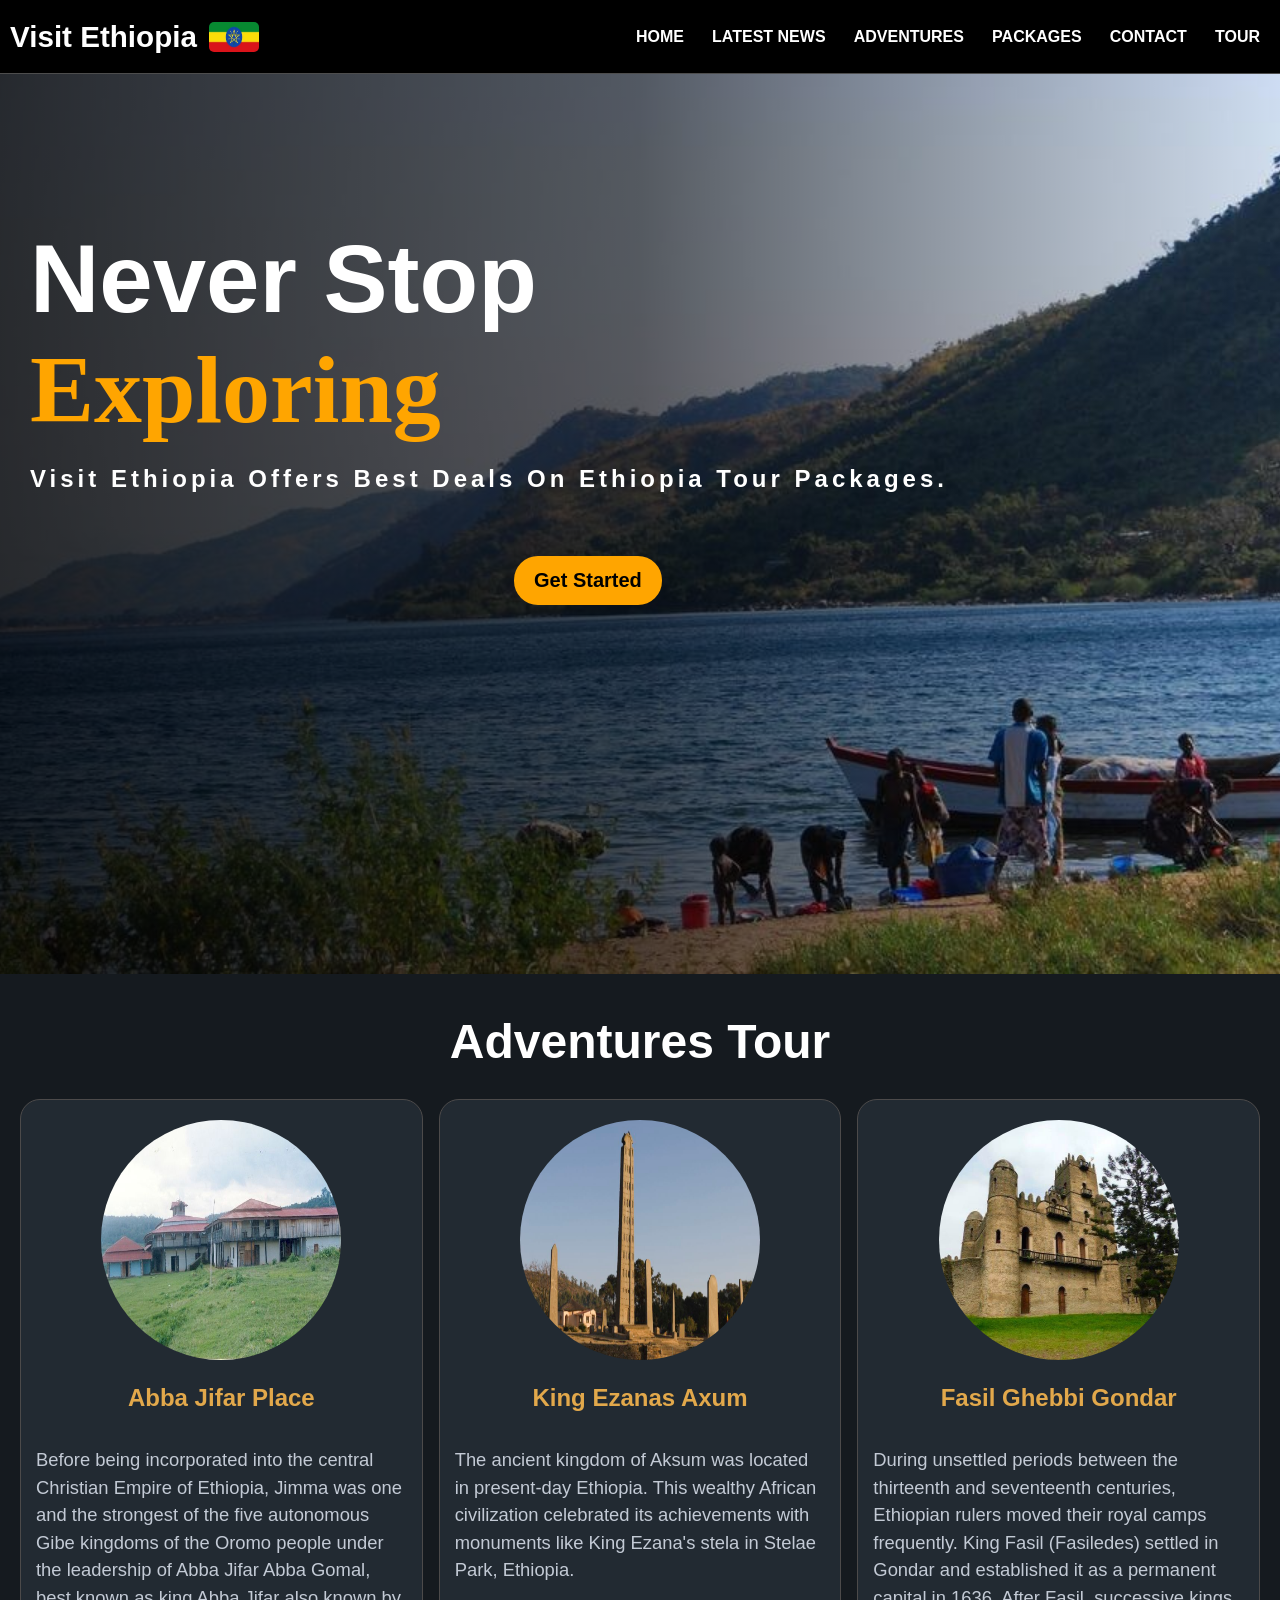
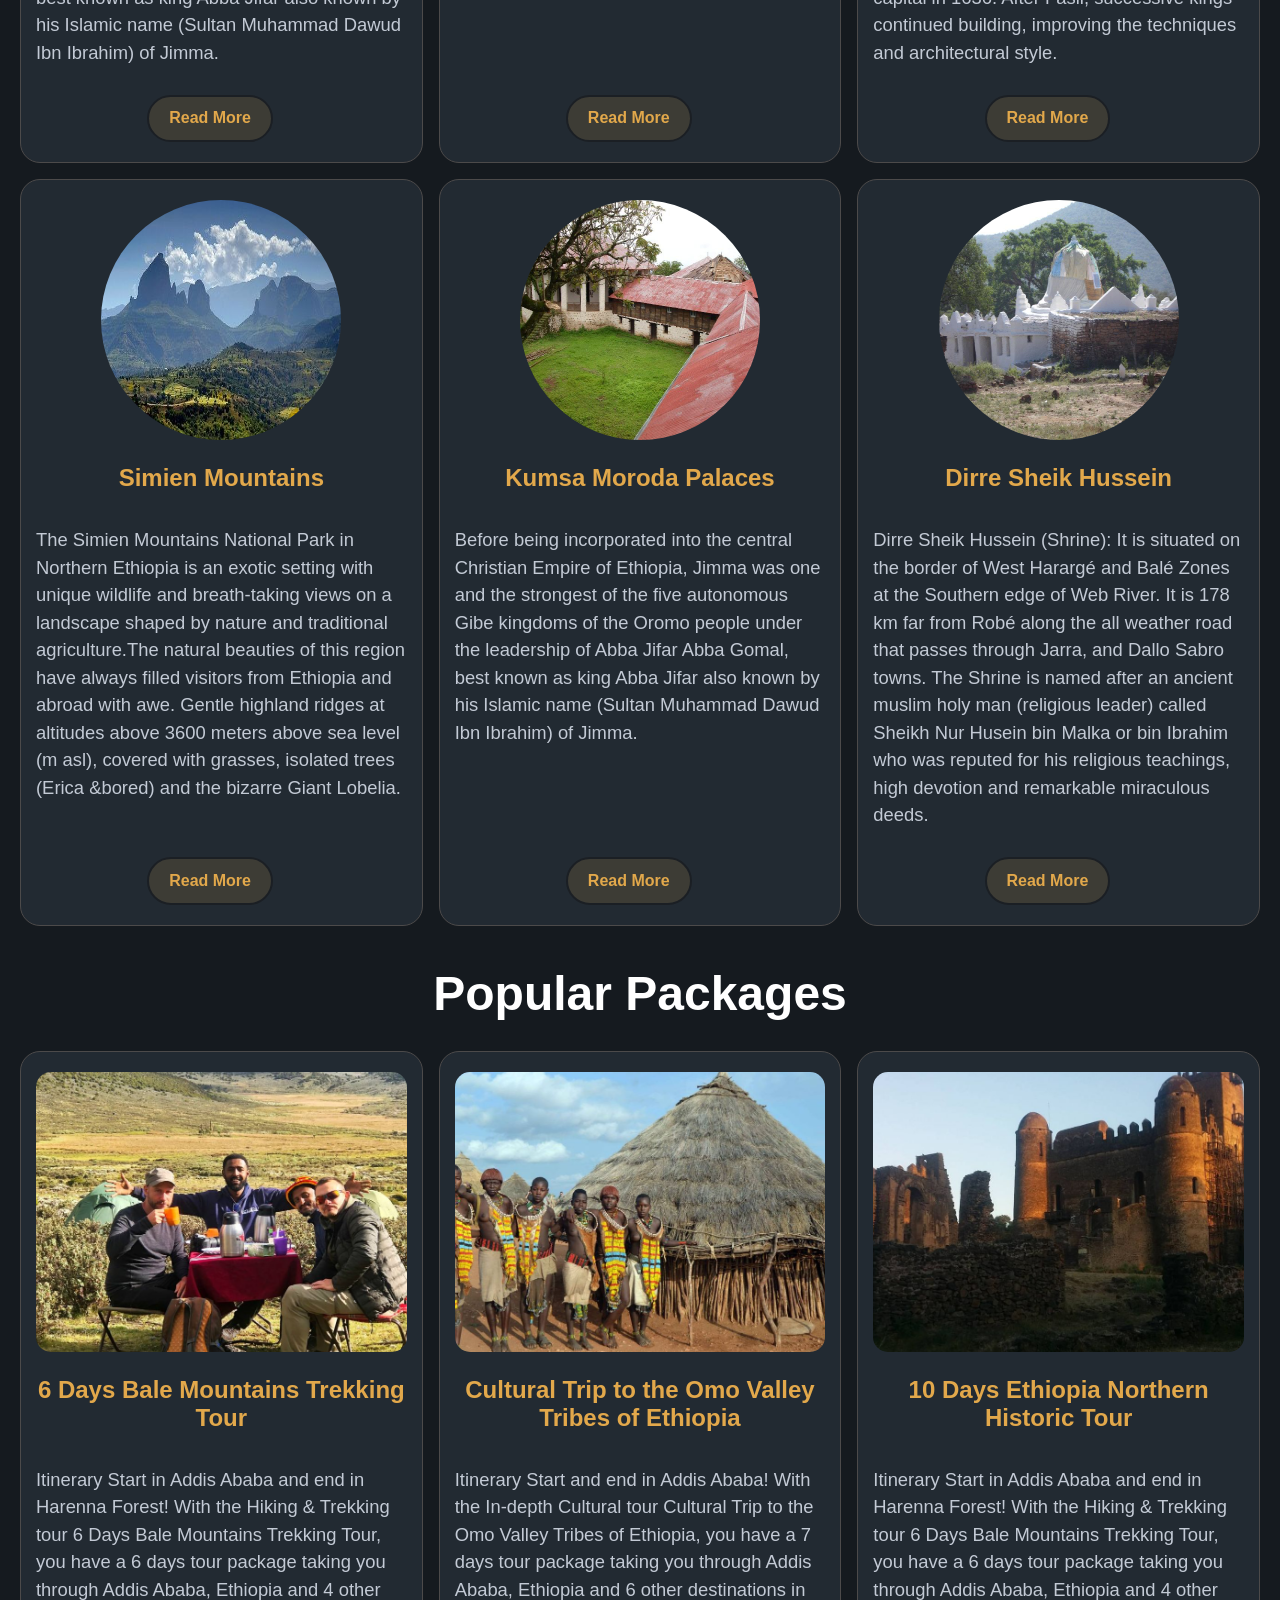
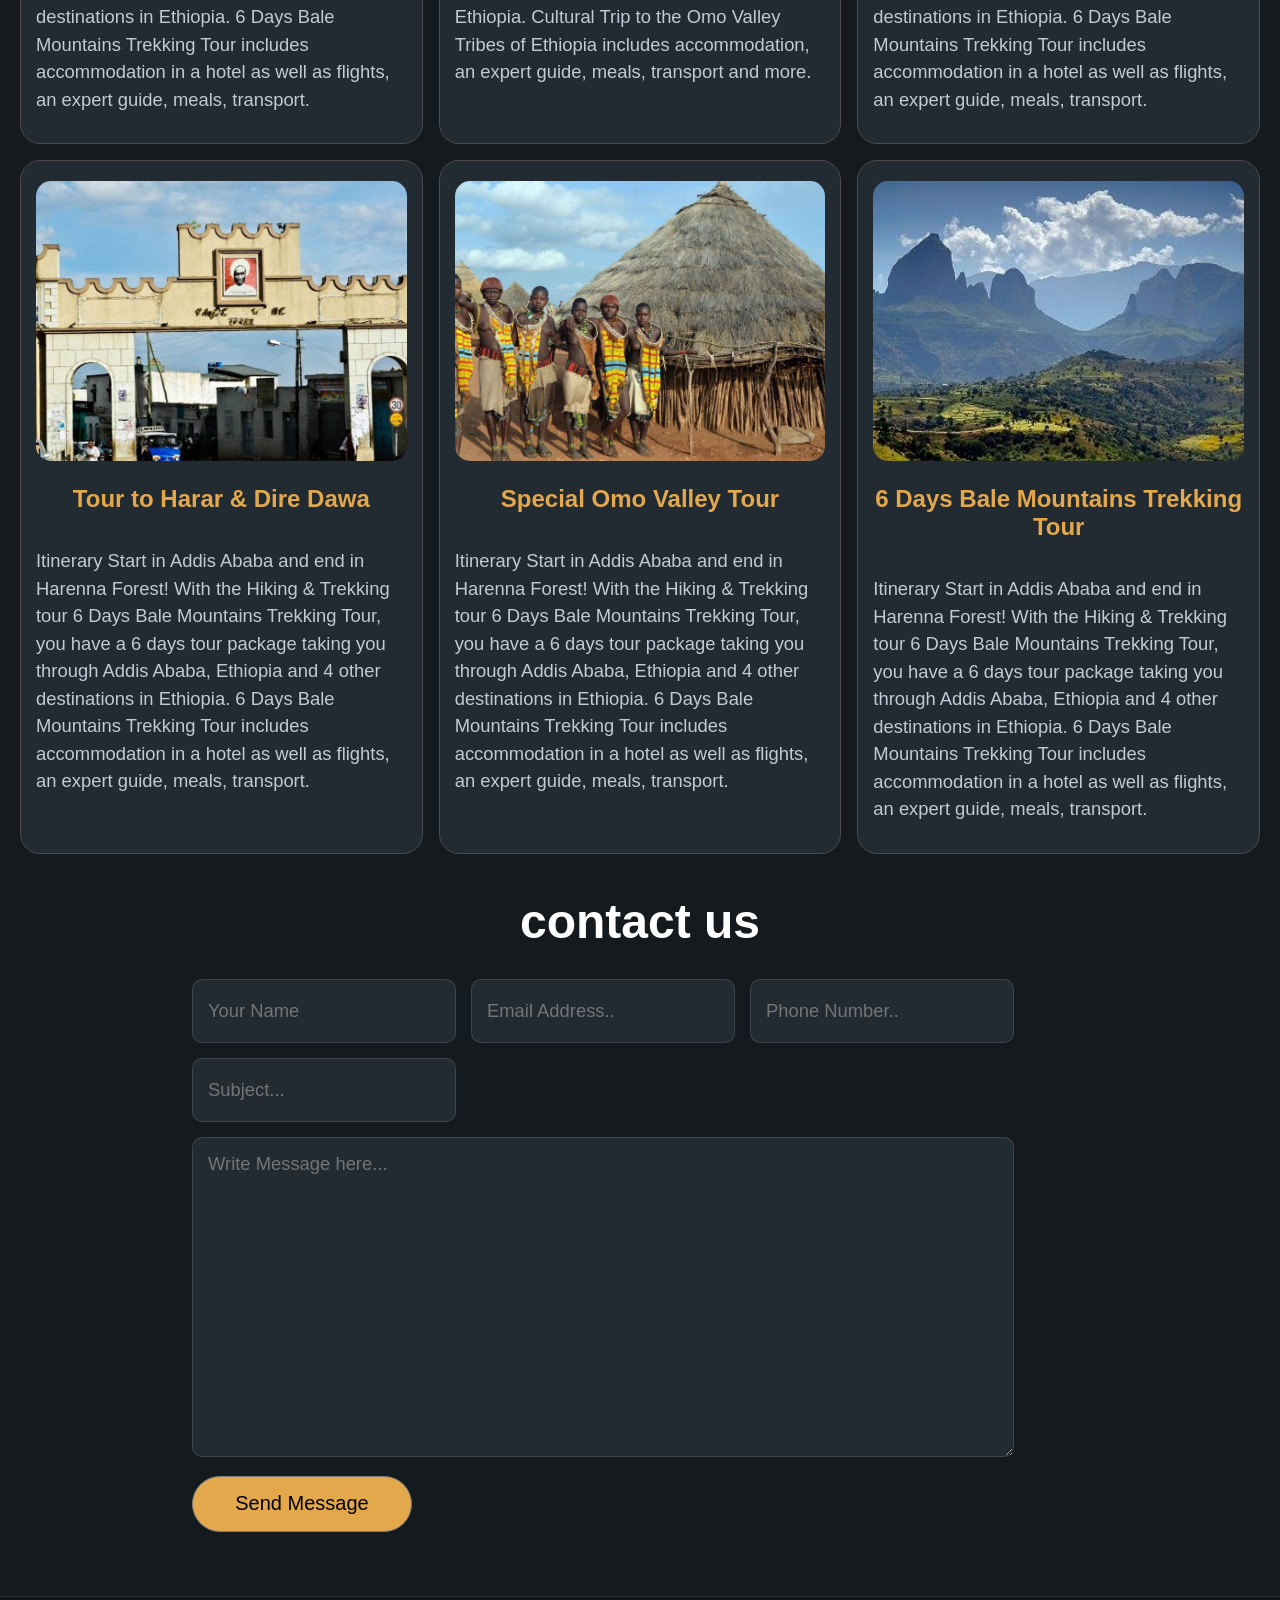
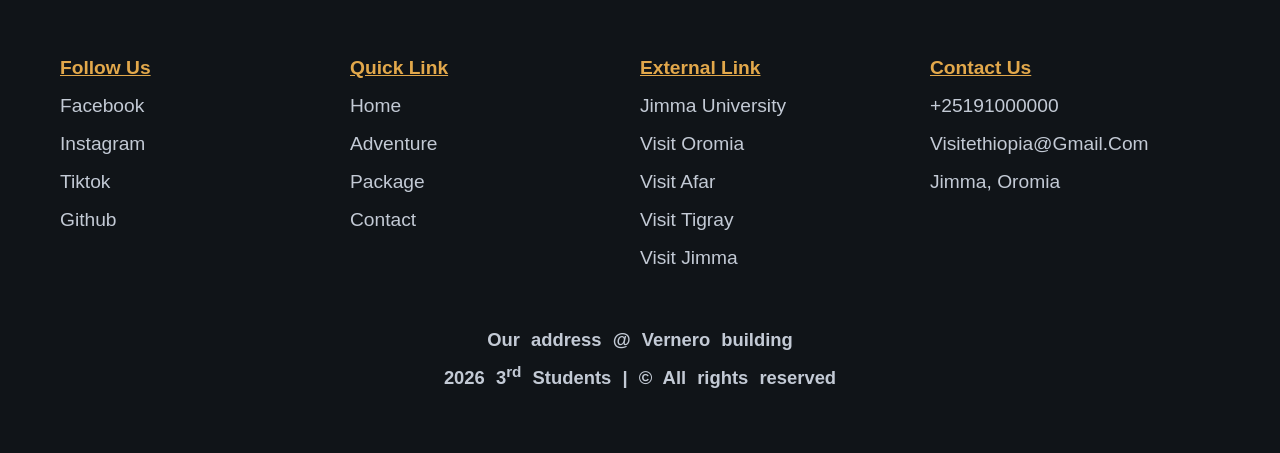
==== html/visitethiopia.html @ bf1617a7 "project initiation" ====
<!doctype html>
<html lang="en">
  <head>
    <meta charset="UTF-8" />
    <meta name="viewport" content="width=device-width, initial-scale=1.0" />
    <title>Welcome to visit Ethiopia</title>
    <link rel="stylesheet" href="/assets/css/visitethiopia.css" />
    <link rel="stylesheet" href="simple_sidebar/style.css" />
  </head>
  <body>
    <header>
      <div class="logoDiv">
        <a href="#home" class="logoName">Visit Ethiopia</a>
        <img src="/assets/images/flag.jpg" alt="Ethiopia Flag">
      </div>
      <nav class="navbar">
        <a href="#home">Home</a>
        <a href="#news">Latest News</a>
        <a href="#adventures">Adventures</a>
        <a href="#packages">Packages</a>
        <a href="#contact">Contact</a>
        <a href="#tour">Tour</a>
      </nav>
      <div class="menubarContainer">
        <div class="togglebutton">
            <span></span>
            <span></span>
            <span></span>
        </div>
        <div class="submenu">
            <ul>
            <a href="#home">
                <li>Home</li>
            </a><a href="#news">
                <li>News</li>
            </a><a href="#adventure">
                <li>Adventure</li>
            </a><a href="package">
                <li>Package</li>
            </a><a href="#tour">
                <li>Tour</li>
            </a><a href="#contact">
                <li>Contact</li>
            </a>
        </div>
      </div>
    </header>
   <!-- <section class="sidebar">
     <div class="humberger-icon" onclick="sidebarToggle();"><img src="/assets/images/humberger.svg" alt=""></div>
        <div class="sidebar-wrapper">
            <a href="" class="sidebar-title">
                <span><img src="/assets/images/flag.jpg" alt="Ethiopia Flag"></span>
                <h3>Visit Ethiopia</h3>
            </a>
                <a href="#home">
                    <li>Home</li>
                </a><a href="#news">
                    <li>News</li>
                </a><a href="#adventure">
                    <li>Adventure</li>
                </a><a href="package">
                    <li>Package</li>
                </a><a href="#tour">
                    <li>Tour</li>
                </a><a href="#contact">
                    <li>Contact</li>
                </a>
        </div>
    </section> -->

    <section
      class="sidebar"
      id="site-sidebar"
      aria-hidden="false"
      aria-label="Primary navigation"
    >
      <div class="sidebar__top">
        <a
            class="brand_name"
            href="#home"
            aria-label="Milkii home"
          >
            <img
              src="../assets/images/flag.jpg"
              alt="visit ethiopia"
              width="130"
              height="45"
              loading="eager"
              decoding="async"
            />
        </a>

        <button
          class="icon-button sidebar__close"
          type="button"
          data-close-menu
          aria-label="Close menu"
        >
          <span><img src="/assets/images/flag.jpg" alt="Ethiopia Flag"></span>
        </button>
      </div>

      <nav class="side-nav" aria-label="Store navigation">
        <a class="side-nav__link is-active" href="#home"
          ><span class="material-symbols-rounded">home</span>Home</a
        >
        <a class="side-nav__link" href="checkouts.html"
          ><span class="material-symbols-rounded">grid_view</span>Shop</a
        >
        <a class="side-nav__link" href="#categories"
          ><span class="material-symbols-rounded">category</span>Categories</a
        >
        <a class="side-nav__link" href="#orders"
          ><span class="material-symbols-rounded">receipt_long</span>My
          Orders</a
        >
        <a class="side-nav__link" href="#wishlist"
          ><span class="material-symbols-rounded">favorite</span>Wishlist
          <b>0</b></a
        >

        <a class="side-nav__link" href="#cart"
          ><span
              ><img
                src="../assets/images/icons/bag-shopping.svg"
                alt="bag"
                class="icon-button"
            /></span>My Cart</a
        >
        <a class="side-nav__link" href="#settings"
          ><span class="material-symbols-rounded">settings</span>Settings</a
        >
      </nav>
    </section>

    <section class="landingContainer">
        <div class="neverstopstopContainer">
            <h1>Never Stop<h1>
        </div>

        <div class="explorerContainer">
            <h1>Exploring<h1>
        </div>

        <div class="paragraphContainer">
            <p>Visit Ethiopia Offers Best Deals On Ethiopia Tour Packages.</p>
        </div>
            
        <div class="getstartedContainer">
            <a href="#hero">Get Started</a>
        </div>
    
    </section>

    <div class="adventureTitle">
    <h1>Adventures Tour</h1>
    </div>

    <section class="packageContainer" id="hero">

        <div class="packageboxContainer">
            <div class="packageImageContainer">
            <img src="/assets/images/abbaJifar.jpg" alt="Abba Jifar Palace">
            </div>
            <div class="packageHeadingContainer">
            <h2>Abba Jifar Place</h2>
            </div>
            <div class="packageparagraphContainer">
            <p>Before being incorporated into the central Christian Empire of Ethiopia,
                Jimma was one and the strongest of the five autonomous Gibe kingdoms of the 
                Oromo people under the leadership of Abba Jifar Abba Gomal, 
                best known as king Abba Jifar also known by his Islamic name 
                (Sultan Muhammad Dawud Ibn Ibrahim) of Jimma.</p>
            </div>

            <div class="getstartedContainer readMore">
            <a href="#packages">Read More</a>
            </div>
        </div>

        <div class="packageboxContainer">
            <div class="packageImageContainer">
            <img src="/assets/images/aksum.jpg" alt="Aksum photo">
            </div>
            <div class="packageHeadingContainer">
            <h2>King Ezanas Axum</h2>
            </div>
            <div class="packageparagraphContainer">
            <p>The ancient kingdom of Aksum was located in present-day Ethiopia. 
                This wealthy African civilization celebrated its achievements with 
                monuments like King Ezana's stela in Stelae Park, Ethiopia.</p>
            </div>

            <div class="getstartedContainer readMore">
            <a href="#packages">Read More</a>
            </div>
        </div>
        
        <div class="packageboxContainer">
            <div class="packageImageContainer">
            <img src="/assets/images/fasiladas.jpg" alt="fasilidas ghebbi">
            </div>
            <div class="packageHeadingContainer">
            <h2>Fasil Ghebbi Gondar</h2>
            </div>
            <div class="packageparagraphContainer">
            <p>During unsettled periods between the thirteenth and seventeenth centuries, 
                Ethiopian rulers moved their royal camps frequently. 
                King Fasil (Fasiledes) settled in Gondar and established it as a permanent capital in 1636. 
                After Fasil, successive kings continued building, improving the techniques and architectural style.</p>
            </div>

            <div class="getstartedContainer readMore">
            <a href="#packages"  class="readMorebutton">Read More</a>
            </div>
        </div>

        <div class="packageboxContainer">
            <div class="packageImageContainer">
            <img src="/assets/images/mountain.jpg" alt="Simien Mountains">
            </div>
            <div class="packageHeadingContainer">
            <h2>Simien Mountains</h2>
            </div>
            <div class="packageparagraphContainer">
            <p>The Simien Mountains National Park in Northern Ethiopia is an exotic 
                setting with unique wildlife and breath-taking views on a landscape 
                shaped by nature and traditional agriculture.The natural beauties of 
                this region have always filled visitors from Ethiopia and abroad with awe. 
                Gentle highland ridges at altitudes above 3600 meters above sea level (m asl), 
                covered with grasses, isolated trees (Erica &bored) and the bizarre Giant 
                Lobelia.</p>
            </div>

            <div class="getstartedContainer readMore">
            <a href="#packageContainer">Read More</a>
            </div>
        </div>

        <div class="packageboxContainer">
            <div class="packageImageContainer">
            <img src="/assets/images/kumsaMoroda.jpg" alt="Kumsa Moroda Palaces">
            </div>
            <div class="packageHeadingContainer">
            <h2>Kumsa Moroda Palaces</h2>
            </div>
            <div class="packageparagraphContainer">
            <p>Before being incorporated into the central Christian Empire of Ethiopia, 
                Jimma was one and the strongest of the five autonomous Gibe kingdoms of the 
                Oromo people under the leadership of Abba Jifar Abba Gomal, best known as 
                king Abba Jifar also known by his Islamic name (Sultan Muhammad Dawud Ibn Ibrahim) of Jimma.</p>
            </div>

            <div class="getstartedContainer readMore">
            <a href="#packages">Read More</a>
            </div>
        </div>

        <div class="packageboxContainer">
            <div class="packageImageContainer">
            <img src="/assets/images/shekhusen.jpg" alt="Dirre Sheik Hussein">
            </div>
            <div class="packageHeadingContainer">
            <h2>Dirre Sheik Hussein</h2>
            </div>
            <div class="packageparagraphContainer">
            <p>Dirre Sheik Hussein (Shrine): It is situated on the border of West 
                Harargé and Balé Zones at the Southern edge of Web River. 
                It is 178 km far from Robé along the all weather road that passes through Jarra, 
                and Dallo Sabro towns. The Shrine is named after an ancient muslim holy man (religious leader) 
                called Sheikh Nur Husein bin Malka or bin Ibrahim who was reputed for his religious teachings, 
                high devotion and remarkable miraculous deeds.</p>
            </div>

            <div class="getstartedContainer readMore">
            <a href="#packages">Read More</a>
            </div>
        </div>
    </section>

    <div class="adventureTitle">
    <h1>Popular Packages</h1>
    </div>

    <section class="packageContainer popularPackage">
        <div class="packageboxContainer">
            <div class="packageImageContainer image-container">
                <img class="packageImage" src="/assets/images/tourists.jpg" alt="Abba Jifar Palace">
            </div>
            <div class="packageHeadingContainer">
                <h2>6 Days Bale Mountains Trekking Tour</h2>
            </div>
            <div class="packageparagraphContainer">
                <p>Itinerary Start in Addis Ababa and end in Harenna Forest! With the Hiking & Trekking tour 
                    6 Days Bale Mountains Trekking Tour, you have a 6 days tour package taking you through 
                    Addis Ababa, Ethiopia and 4 other destinations in Ethiopia. 6 Days Bale Mountains Trekking Tour 
                    includes accommodation in a hotel as well as flights, an expert guide, meals, transport.</p>
            </div>

        </div>

        <div class="packageboxContainer">
            <div class="packageImageContainer image-container">
               <img class="packageImage" src="/assets/images/omo.jpg" alt="Abba Jifar Palace">
            </div>
            <div class="packageHeadingContainer">
                <h2>Cultural Trip to the Omo Valley Tribes of Ethiopia</h2>
            </div>
            <div class="packageparagraphContainer">
                <p>Itinerary Start and end in Addis Ababa! With the In-depth Cultural tour Cultural Trip 
                    to the Omo Valley Tribes of Ethiopia, you have a 7 days tour package taking you through 
                    Addis Ababa, Ethiopia and 6 other destinations in Ethiopia. Cultural Trip to the Omo Valley 
                    Tribes of Ethiopia includes accommodation, an expert guide, meals, transport and more.</p>
            </div>
        </div>

        <div class="packageboxContainer">
            <div class="packageImageContainer image-container">
                <img class="packageImage" src="/assets/images/fasilidas2.jpg" alt="Abba Jifar Palace">
            </div>
            <div class="packageHeadingContainer">
                <h2>10 Days Ethiopia Northern Historic Tour</h2>
            </div>
            <div class="packageparagraphContainer">
                <p>Itinerary Start in Addis Ababa and end in Harenna Forest! With the Hiking & Trekking tour 
                    6 Days Bale Mountains Trekking Tour, you have a 6 days tour package taking you through 
                    Addis Ababa, Ethiopia and 4 other destinations in Ethiopia. 6 Days Bale Mountains 
                    Trekking Tour includes accommodation in a hotel as well as flights, an expert guide, meals, transport.</p>
            </div>
        </div>

        <div class="packageboxContainer">
            <div class="packageImageContainer image-container">
                <img class="packageImage" src="/assets/images/harar.jpg" alt="Abba Jifar Palace">
            </div>
            <div class="packageHeadingContainer">
                <h2>Tour to Harar & Dire Dawa</h2>
            </div>
            <div class="packageparagraphContainer">
                <p>Itinerary Start in Addis Ababa and end in Harenna Forest! With the Hiking & Trekking tour 
                    6 Days Bale Mountains Trekking Tour, you have a 6 days tour package taking you through 
                    Addis Ababa, Ethiopia and 4 other destinations in Ethiopia. 6 Days Bale Mountains Trekking Tour 
                    includes accommodation in a hotel as well as flights, an expert guide, meals, transport.</p>
            </div>
        </div>

        <div class="packageboxContainer">
            <div class="packageImageContainer image-container">
                <img class="packageImage" src="/assets/images/omo.jpg" alt="Abba Jifar Palace">
            </div>
            <div class="packageHeadingContainer">
                <h2>Special Omo Valley Tour</h2>
            </div>
            <div class="packageparagraphContainer">
                <p>Itinerary Start in Addis Ababa and end in Harenna Forest! With the Hiking & Trekking tour 
                    6 Days Bale Mountains Trekking Tour, you have a 6 days tour package taking you through 
                    Addis Ababa, Ethiopia and 4 other destinations in Ethiopia. 6 Days Bale Mountains Trekking Tour 
                    includes accommodation in a hotel as well as flights, an expert guide, meals, transport.</p>
            </div>
        </div>

        <div class="packageboxContainer">
            <div class="packageImageContainer image-container">
                <img class="packageImage" src="/assets/images/mountain.jpg" alt="Abba Jifar Palace">
            </div>
            <div class="packageHeadingContainer">
                <h2>6 Days Bale Mountains Trekking Tour</h2>
            </div>
            <div class="packageparagraphContainer">
                <p>Itinerary Start in Addis Ababa and end in Harenna Forest! With the Hiking & Trekking tour 
                    6 Days Bale Mountains Trekking Tour, you have a 6 days tour package taking you through 
                    Addis Ababa, Ethiopia and 4 other destinations in Ethiopia. 6 Days Bale Mountains Trekking Tour 
                    includes accommodation in a hotel as well as flights, an expert guide, meals, transport.</p>
            </div>
        </div>
    </section>

    <div class="adventureTitle">
       <h1>contact us</h1>
    </div>

    <section class="contactUsSection">
        <div class="contactInputs">
            <input type="text" placeholder="Your Name">
            <input type="email" placeholder="Email Address..">
            <input type="text" placeholder="Phone Number..">
            <input type="text" placeholder="Subject...">
        </div>
        <div class="inputMessage">
            <textarea type="text"  class="inputMessageBox" placeholder="Write Message here..."></textarea>
        </div>
        <input class="sendMessage" type="submit" value="Send Message">
    </section>

    <footer class="footerWrapper">
        <div class="footerContainer">
            <div class="footerActions">
                <p>Follow Us</p>
                <a href="">Facebook</a>
                <a href="">Instagram</a>
                <a href="">Tiktok</a>
                <a href="">Github</a>
            </div>

            <div class="footerActions">
                <p>Quick Link</p>
                <a href="">Home</a>
                <a href="">Adventure</a>
                <a href="">Package</a>
                <a href="">Contact</a>
            </div>

            <div class="footerActions">
                <p>External Link</p>
                <a href="">Jimma University</a>
                <a href="">Visit Oromia</a>
                <a href="">Visit Afar</a>
                <a href="">Visit Tigray</a>
                <a href="">Visit Jimma</a>
            </div>

            <div class="footerActions">
                <p>Contact us</p>
                <a href="">+25191000000</a>
                <a href="">visitethiopia@gmail.com</a>
                <a href="">Jimma, Oromia</a>
            </div>
        </div>

        <div class="endfooter">
            <p class="footeraddress">Our address @ Vernero building</p>
            <p class="footeraddress">2026 3<sup>rd</sup> Students | © All rights reserved</p>
        </div>
    </footer>

 <script src="/assets/js/visitethiopia.js"></script>

  </body>
</html>
---- assets/css/visitethiopia.css ----
* {
  margin: 0;
  padding: 0;
  box-sizing: border-box;
}

body {
  background-color: #151a1f;
  scroll-behavior: smooth;
}

header {
  width: 100%;
  min-height: 74px;
  display: flex;
  padding: 10px;
  align-items: center;
  justify-content: space-between;
  gap: 24px;
  background: black;
  position: sticky;
  top: 0;
  z-index: 1000;
  border-bottom: 0.5px solid rgba(255, 255, 255, 0.3);
}

.logoDiv {
  display: flex;
  align-items: center;
  gap: 4px;
}

.logoName {
  color: white;
  font-family: Arial, Helvetica, sans-serif;
  text-decoration: none;
  font-size: 1.85rem;
  font-weight: 800;
  white-space: nowrap;
}
.logoDiv img {
  margin-left: 8px;
  width: 50px;
  height: 30px;
  border-radius: 5px;
}

.navbar {
  display: flex;
  align-items: center;
  padding: 10px;
  gap: clamp(12px, 2.2vw, 30px);
}

.navbar a {
  color: white;
  text-decoration: none;
  text-transform: uppercase;
  font-family: Arial, Helvetica, sans-serif;
  font-size: 16px;
  font-weight: 700;
  white-space: nowrap;
  transition: all 0.3s;
}

.navbar a:hover {
  color: orange;
  cursor: pointer;
}

.humberger-icon {
  background-color: #e2a84b;
  display: none;
  cursor: pointer;
  width: 32px;
  height: 32px;
  border-radius: 5px;
}
.sidebar {
  display: none;
  position: absolute;
  padding-top: 1.5rem;
  width: 280px;
  border-radius: 10px;
  background-color: orange;
}
.active {
  display: block;
}
.js-sidebar {
  display: flex;
}
.sidebar-wrapper {
  display: flex;
  flex-direction: column;
  gap: 16px;
  margin-left: 20px;
}

.sidebar-wrapper .sidebar-title {
  display: flex;
  gap: 8px;
}

.sidebar-title img {
  width: 42px;
  height: 26px;
  border-radius: 5px;
}
.sidebar-wrapper a {
  width: fit-content;
  text-decoration: none;
  list-style-type: none;
  color: white;
}

.landingContainer {
  height: 100vh;
  align-items: center;
  padding: 10px;
  background-size: contain;
  background:
    linear-gradient(
      to right,
      rgba(0, 0, 0, 0.8),
      rgba(0, 0, 0, 0.6),
      rgba(0, 0, 0, 0.01)
    ),
    url("/assets/images/backround.jpg") center center / cover no-repeat;
}

.neverstopstopContainer {
  display: flex;
  justify-content: flex-start;
  margin-left: 20px;
  margin-top: 140px;
}

.neverstopstopContainer h1 {
  color: white;
  font-family: Arial, Helvetica, sans-serif;
  font-size: 6rem;
  text-align: center;
}

.explorerContainer {
  display: flex;
  justify-content: flex-start;
  margin-left: 20px;
}

.explorerContainer h1 {
  color: orange;
  font-family: cursive;
  font-size: 6rem;
  text-align: center;
}

.paragraphContainer p {
  color: white;
  font-family: Arial, Helvetica, sans-serif;
  font-size: 1.5rem;
  font-weight: 700;
  letter-spacing: 4px;
  margin-top: 20px;
  margin-left: 20px;
}
.getstartedContainer a {
  color: black;
  display: block;
  background-color: orange;
  width: fit-content;
  margin: 5% 0 0 40%;
  padding: 0.8rem 1.25rem;
  border-radius: 1.5rem;
  text-decoration: none;
  font-family: Arial, Helvetica, sans-serif;
  font-size: 1.25rem;
  font-weight: 600;
  transition: transform 0.3s ease-in-out;
}

.getstartedContainer a:hover {
  transform: translateY(-5px);
  background-color: rgb(203, 153, 73);
}

.adventureTitle {
  display: flex;
  justify-content: center;
  margin-top: 40px;
  margin-bottom: 30px;
}

.adventureTitle h1 {
  color: white;
  font-family: Arial, Helvetica, sans-serif;
  font-size: 3rem;
  font-weight: 700;
}

.adventureTitle h1:hover {
  transform: translateY(-5px);
  transition: transform 0.2s ease-in-out;
  box-shadow: 10px 5px 5px red;
}

.packageContainer {
  display: grid;
  grid-template-columns: repeat(3, 1fr);
  gap: 16px;
  margin: 0 20px;
}

.packageContainer .packageboxContainer {
  display: flex;
  flex-direction: column;
  background-color: #222a32;
  padding: 20px 15px;
  border: 0.1px solid rgb(76, 74, 74);
  border-radius: 20px;
  transition: transform 0.2s ease-out;
}

.packageboxContainer:hover {
  transform: translateY(-4px);
  border: 0.5px solid rgb(141, 112, 67);
  background-color: #2a333c;
}
.packageImageContainer {
  display: flex;
  justify-content: center;
}

.packageboxContainer .packageImageContainer img {
  height: 240px;
  width: 240px;
  border-radius: 50%;
}

.packageHeadingContainer {
  display: flex;
  justify-content: center;
  text-align: center;
  padding: 24px 0;
}

.packageHeadingContainer h2 {
  color: rgb(226, 168, 75);
  font-family: Arial, Helvetica, sans-serif;
}

.packageparagraphContainer {
  display: flex;
  margin: 10px 0;
  color: rgb(195, 202, 213);
  font-family: Inter, sans-serif;
  line-height: 27.5px;
  font-size: 1.15rem;
}

.readMore {
  margin-top: auto;
}

.readMore a {
  color: rgb(226, 168, 75);
  font-size: 1rem;
  background-color: rgba(226, 168, 75, 0.14);
  border: 2.5px solid rgb(27, 31, 36);
  margin: 5% 0 0 30%;
  transition: all 0.3s ease-in-out;
}

.readMore a:hover {
  background-color: rgb(203, 153, 73);
  color: black;
  transform: none;
}

.packageboxContainer .packageImageContainer .packageImage {
  width: 100%;
  border-radius: 20px;
}

.contactUsSection {
  display: grid;
  grid-template-columns: repeat(1, 1fr);
  gap: 15px;
  width: 50%;
  margin-left: 15%;
}

.contactUsSection .contactInputs {
  display: grid;
  grid-template-columns: repeat(2, 1fr);
  gap: 15px;
}

.contactUsSection .contactInputs input {
  color: #f4f6f7;
  font-size: 1.15rem;
  height: 4rem;
  padding: 15px;
  background-color: #222a32;
  border: 0.5px solid rgba(255, 255, 255, 0.12);
  border-radius: 10px;
}

.contactUsSection .inputMessageBox {
  color: rgb(195, 202, 213);
  font-family: Arial, Helvetica, sans-serif;
  font-size: 1.15rem;
  resize: vertical;
  width: 100%;
  height: 20rem;
  padding: 15px;
  background-color: #222a32;
  border: 0.5px solid rgba(255, 255, 255, 0.12);
  border-radius: 10px;
}

.contactUsSection .sendMessage {
  display: block;
  color: black;
  font-family: Arial, Helvetica, sans-serif;
  font-size: 1.25rem;
  width: 220px;
  height: 3.5rem;
  padding: 15px;
  background-color: #e2a84b;
  border: 0.5px solid gray;
  border-radius: 40px;
  transition: background-color 160ms;
}

.contactUsSection .sendMessage:hover {
  background-color: orange;
}

.image-container {
  width: 100%;
  border-radius: 15px;
  overflow: hidden;
}
.popularPackage .image-container img {
  width: 100%;
  height: 280px;
  object-fit: cover;
  object-position: center;
  transform: scale(1.12);
}

.footerWrapper {
  background-color: rgb(16, 20, 24);
  margin-top: 4rem;
  border-top: 0.3px solid rgba(255, 255, 255, 0.1);
}

.footerWrapper .footerContainer {
  display: grid;
  grid-template-columns: repeat(4, 1fr);
  padding: 60px;
}

.footerContainer .footerActions {
  display: flex;
  flex-direction: column;
  gap: 16px;
}

.footerContainer .footerActions p,
a {
  font-family: Arial, Helvetica, sans-serif;
  font-size: 1.2rem;
  text-transform: capitalize;
}

.footerContainer .footerActions p {
  color: #e2a84b;
  text-decoration: underline;
  font-weight: 700;
}

.footerContainer .footerActions a {
  display: block;
  width: fit-content;
  text-decoration: none;
  font-weight: 500;
  color: rgb(195, 202, 213);
  transition: all 0.3s ease-in-out;
  cursor: pointer;
}

.footerContainer .footerActions a:hover {
  text-shadow: 10px 10px 30px rgba(255, 250, 250, 0.941);
}

.footerWrapper .endfooter {
  display: flex;
  flex-direction: column;
  gap: 12px;
  justify-content: center;
  padding-bottom: 4rem;
}

.footerWrapper .endfooter p {
  color: rgb(195, 202, 213);
  font-family: Arial, Helvetica, sans-serif;
  font-size: 1.15rem;
  font-weight: 700;
  word-spacing: 6px;
  text-align: center;
}

.menubarContainer {
  display: none;
  position: relative;
}

.togglebutton {
  display: none;
}
.togglebutton span {
  display: block;
  border: 1px solid white;
  margin: 0.2rem;
  width: 1.5rem;
}

.submenu {
  display: none;
  position: absolute;
}

.submenu a {
  text-decoration: none;
  color: white;
  list-style-type: none;
}

@media (min-width: 1000px) {
  .packageContainer {
    grid-template-columns: repeat(3, 1fr);
  }

  .contactUsSection .contactInputs {
    grid-template-columns: repeat(3, 1fr);
  }
}

@media (max-width: 920px) {
  .menubarContainer {
    display: block;
  }
  .togglebutton {
    display: block;
    position: absolute;
    right: 0rem;
  }

  .menubarContainer:hover .submenu {
    display: flex;
    flex-direction: column;
    background-color: black;
    padding: 16px 12px;
    position: absolute;
    border-radius: 12px;
    top: 1rem;
    right: -1rem;
  }

  .menubarContainer:hover ul {
    display: flex;
    flex-direction: column;
    gap: 12px;
  }

  .navbar {
    display: none;
  }

  .humberger-icon {
    display: flex;
  }

  .packageContainer {
    grid-template-columns: repeat(2, 1fr);
  }

  .contactUsSection .contactInputs {
    grid-template-columns: repeat(2, 1fr);
  }
}

@media (max-width: 678px) {
  .landingContainer {
    height: 60vh;
    overflow: hidden;
  }
  .landingContainer {
    height: 60vh;
  }

  .landingContainer h1 {
    font-size: 3.5rem;
  }

  .neverstopstopContainer h1 {
    font-size: 3.5rem;
    text-align: start;
  }
  .paragraphContainer p {
    font-size: 1.15rem;
    font-weight: 700;
    letter-spacing: 1px;
  }
  .packageContainer {
    grid-template-columns: repeat(1, 1fr);
    margin: 0 12px;
  }
  .contactUsSection {
    grid-template-columns: repeat(1, 1fr);
    gap: 10px;
    margin-left: 12px;
  }
  .contactUsSection .contactInputs {
    grid-template-columns: repeat(2, 1fr);
  }
  .footerWrapper .footerContainer {
    grid-template-columns: repeat(2, 1fr);
  }
}

@media (max-width: 430px) {
  .packageContainer {
    /*grid-template-columns: repeat(1, 1fr);*/
    display: flex;
    flex-direction: column;
  }
  .contactUsSection .contactInputs {
    grid-template-columns: repeat(1, 1fr);
  }

  .neverstopstopContainer {
    margin-left: 10px;
    margin-top: 80px;
  }

  .neverstopstopContainer h1 {
    font-size: 3rem;
  }
  .explorerContainer {
    margin-left: 10px;
  }

  .explorerContainer h1 {
    font-size: 3rem;
  }

  .paragraphContainer p {
    font-size: 1rem;
    font-weight: 700;
    letter-spacing: 1px;
  }

  .footerWrapper .footerContainer {
    grid-template-columns: repeat(2, 1fr);
    padding: 20px;
  }

  .contactUsSection {
    gap: 10px;
    margin-left: 20px;
  }

  .contactUsSection .contactInputs {
    grid-template-columns: repeat(1, 1fr);
  }
}
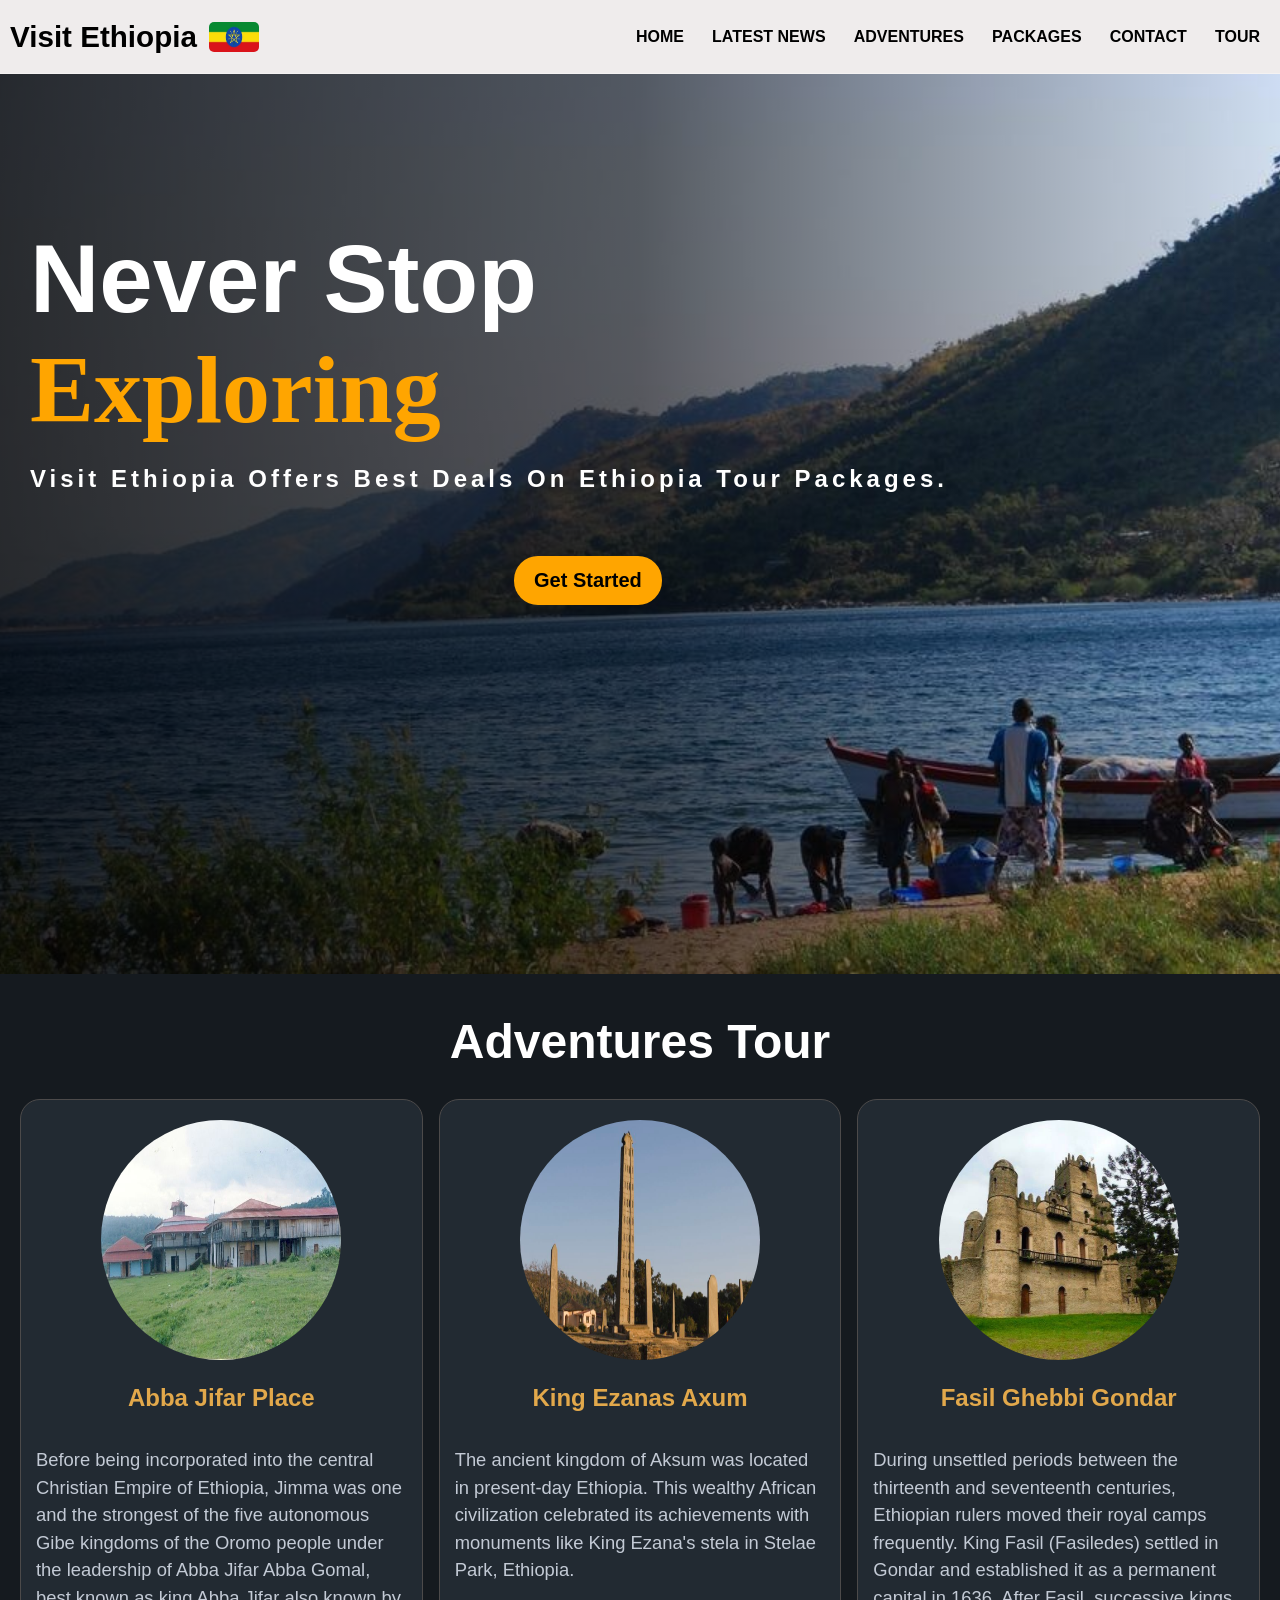
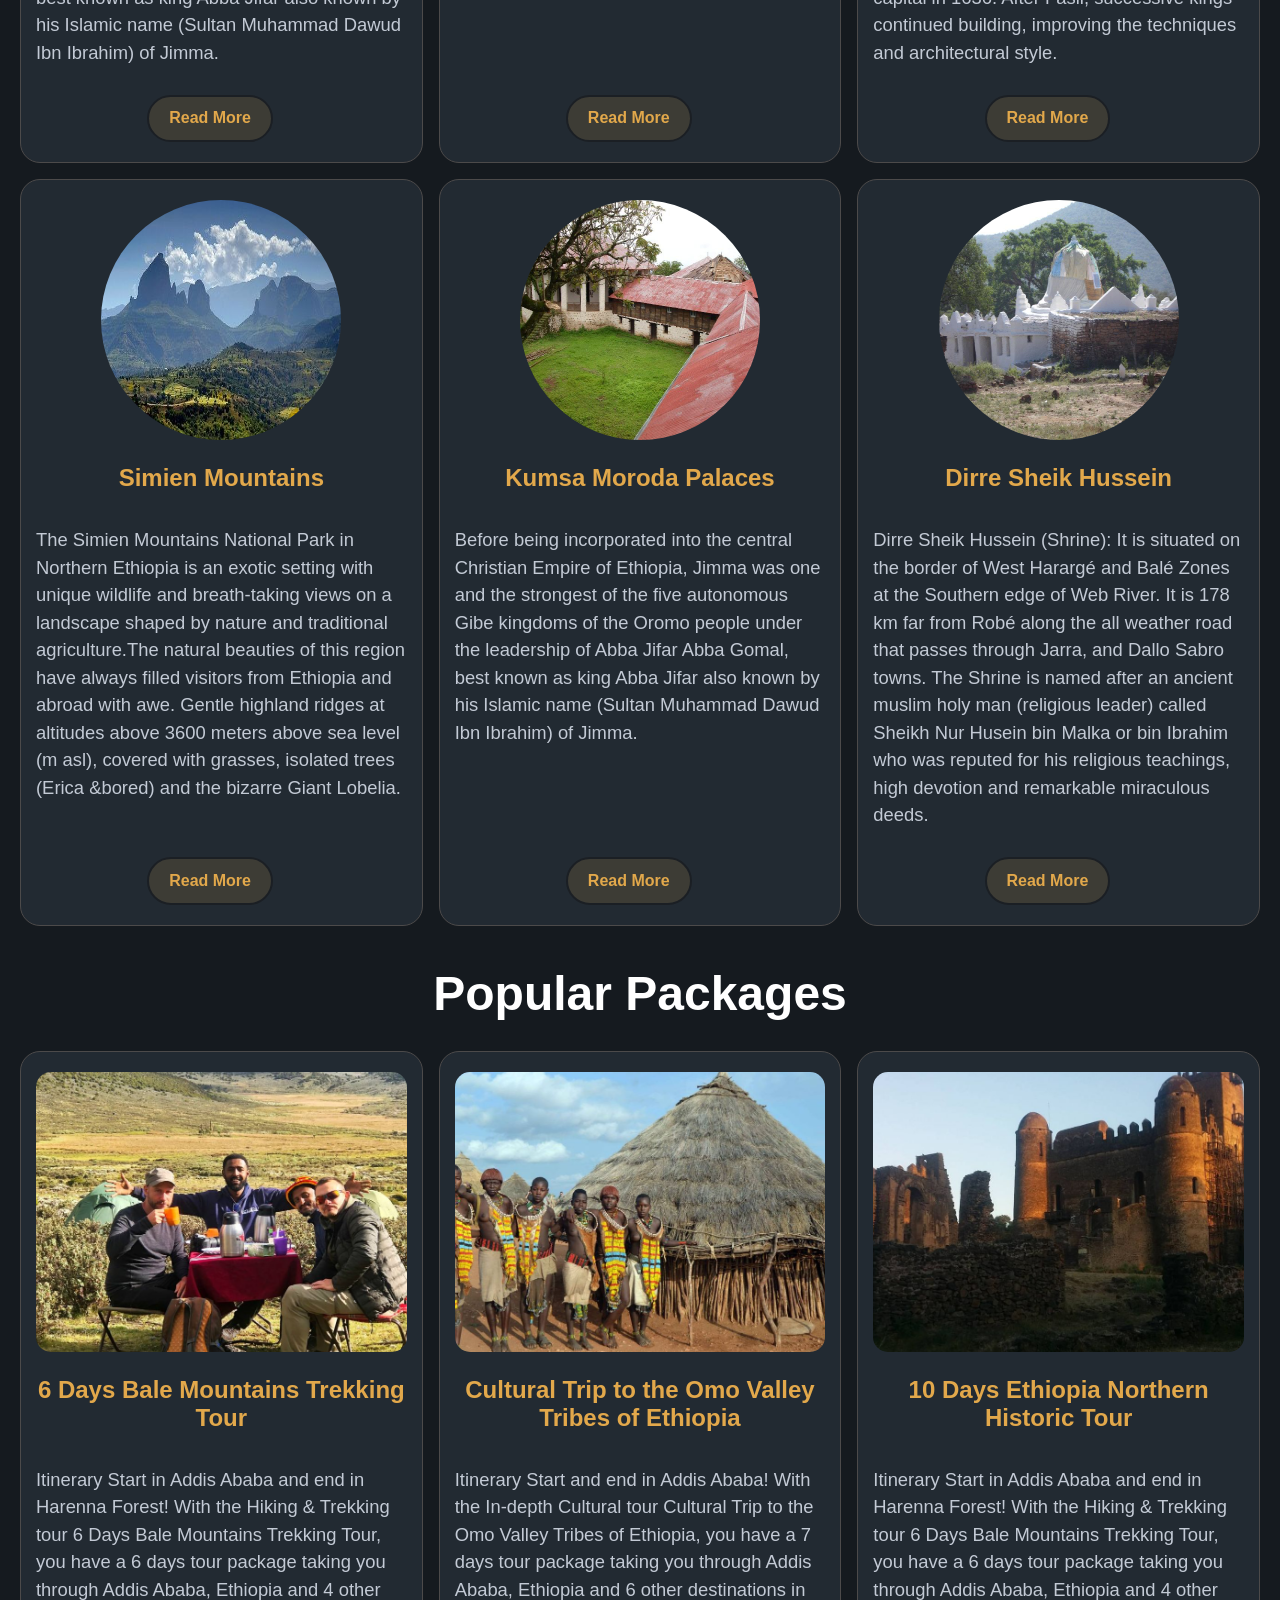
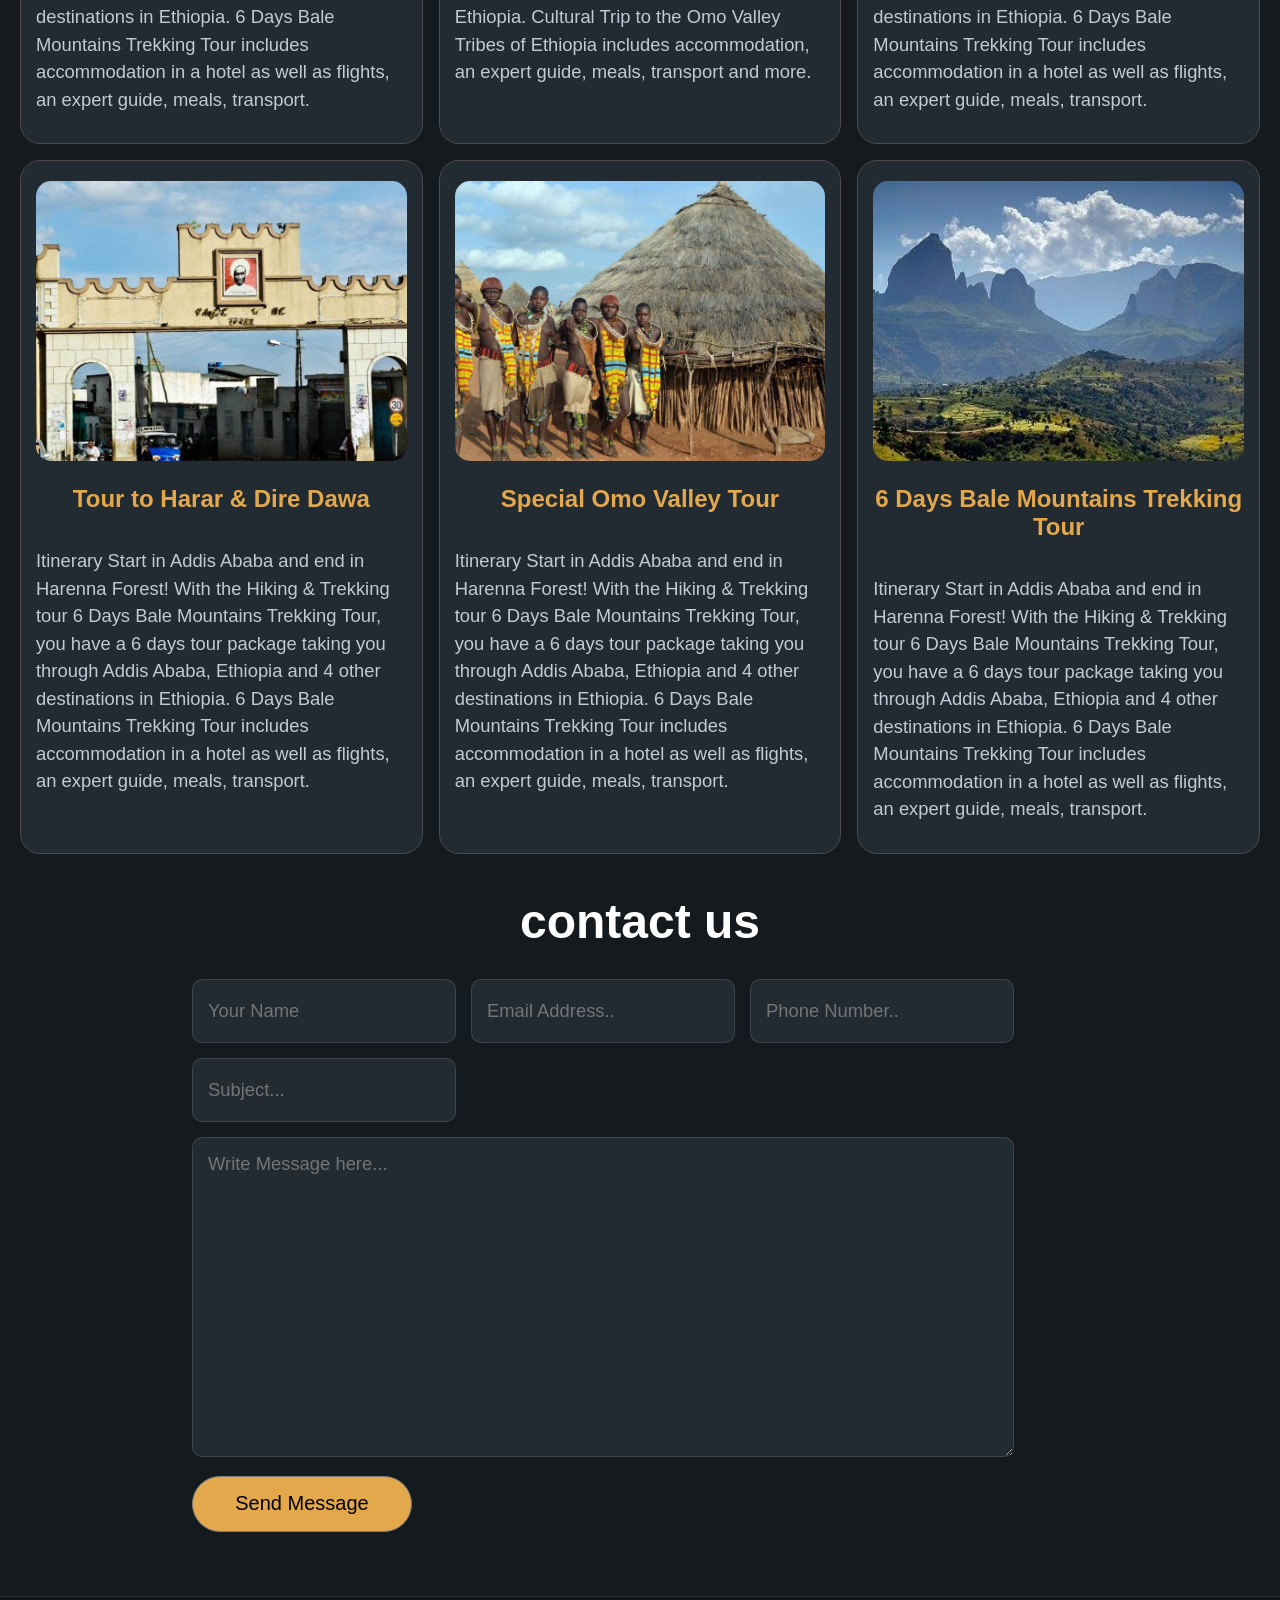
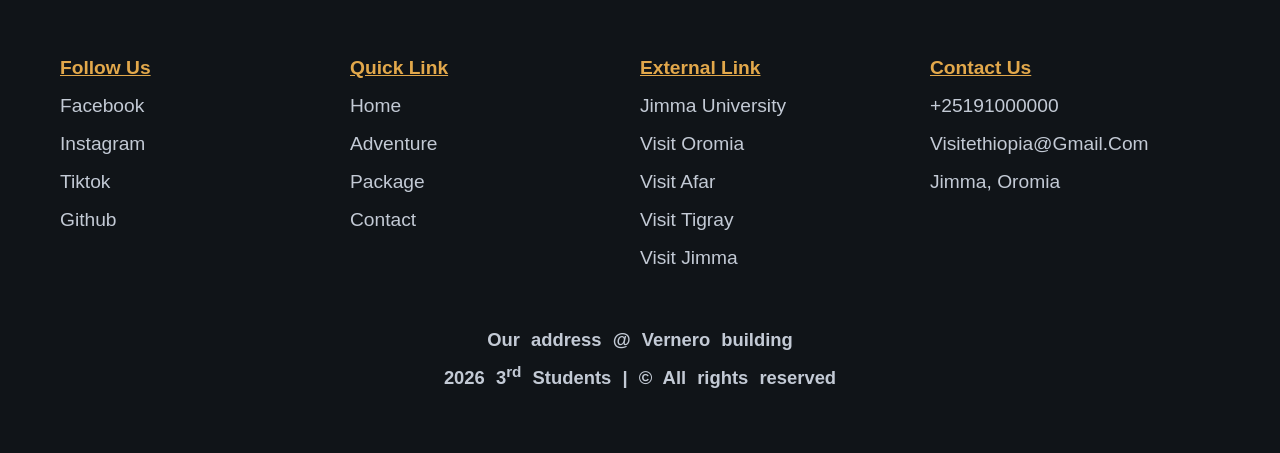
==== commit 72346adb: "preparing the project for the deployment" ====
--- a/html/visitethiopia.html
+++ b/html/visitethiopia.html
@@ -19,34 +19,11 @@
         <a href="#adventures">Adventures</a>
         <a href="#packages">Packages</a>
         <a href="#contact">Contact</a>
-        <a href="#tour">Tour</a>
+        <a href="#packages">Tour</a>
       </nav>
-      <div class="menubarContainer">
-        <div class="togglebutton">
-            <span></span>
-            <span></span>
-            <span></span>
-        </div>
-        <div class="submenu">
-            <ul>
-            <a href="#home">
-                <li>Home</li>
-            </a><a href="#news">
-                <li>News</li>
-            </a><a href="#adventure">
-                <li>Adventure</li>
-            </a><a href="package">
-                <li>Package</li>
-            </a><a href="#tour">
-                <li>Tour</li>
-            </a><a href="#contact">
-                <li>Contact</li>
-            </a>
-        </div>
-      </div>
+      <div class="humberger-icon"><img src="/assets/images/humberger.svg" alt=""></div>
     </header>
-   <!-- <section class="sidebar">
-     <div class="humberger-icon" onclick="sidebarToggle();"><img src="/assets/images/humberger.svg" alt=""></div>
+<section class="sidebar">
         <div class="sidebar-wrapper">
             <a href="" class="sidebar-title">
                 <span><img src="/assets/images/flag.jpg" alt="Ethiopia Flag"></span>
@@ -56,9 +33,9 @@
                     <li>Home</li>
                 </a><a href="#news">
                     <li>News</li>
-                </a><a href="#adventure">
+                </a><a href="#adventures">
                     <li>Adventure</li>
-                </a><a href="package">
+                </a><a href="#packages">
                     <li>Package</li>
                 </a><a href="#tour">
                     <li>Tour</li>
@@ -66,8 +43,9 @@
                     <li>Contact</li>
                 </a>
         </div>
-    </section> -->
-
+    </section>
+
+    <!--
     <section
       class="sidebar"
       id="site-sidebar"
@@ -131,9 +109,10 @@
           ><span class="material-symbols-rounded">settings</span>Settings</a
         >
       </nav>
-    </section>
-
-    <section class="landingContainer">
+    </section> -->
+
+    <main class="main">
+    <section class="landingContainer" id="home">
         <div class="neverstopstopContainer">
             <h1>Never Stop<h1>
         </div>
@@ -152,7 +131,7 @@
     
     </section>
 
-    <div class="adventureTitle">
+    <div class="adventureTitle" id="adventures">
     <h1>Adventures Tour</h1>
     </div>
 
@@ -278,7 +257,7 @@
         </div>
     </section>
 
-    <div class="adventureTitle">
+    <div class="adventureTitle" id="packages">
     <h1>Popular Packages</h1>
     </div>
 
@@ -379,7 +358,7 @@
        <h1>contact us</h1>
     </div>
 
-    <section class="contactUsSection">
+    <section class="contactUsSection" id="contact">
         <div class="contactInputs">
             <input type="text" placeholder="Your Name">
             <input type="email" placeholder="Email Address..">
@@ -392,6 +371,7 @@
         <input class="sendMessage" type="submit" value="Send Message">
     </section>
 
+    </main>
     <footer class="footerWrapper">
         <div class="footerContainer">
             <div class="footerActions">
--- a/assets/css/visitethiopia.css
+++ b/assets/css/visitethiopia.css
@@ -17,7 +17,7 @@
   align-items: center;
   justify-content: space-between;
   gap: 24px;
-  background: black;
+  background: rgb(239, 236, 236);
   position: sticky;
   top: 0;
   z-index: 1000;
@@ -31,7 +31,7 @@
 }
 
 .logoName {
-  color: white;
+  color: black;
   font-family: Arial, Helvetica, sans-serif;
   text-decoration: none;
   font-size: 1.85rem;
@@ -53,7 +53,7 @@
 }
 
 .navbar a {
-  color: white;
+  color: black;
   text-decoration: none;
   text-transform: uppercase;
   font-family: Arial, Helvetica, sans-serif;
@@ -69,7 +69,6 @@
 }
 
 .humberger-icon {
-  background-color: #e2a84b;
   display: none;
   cursor: pointer;
   width: 32px;
@@ -78,11 +77,13 @@
 }
 .sidebar {
   display: none;
-  position: absolute;
+  position: fixed;
+  height: 100vh;
   padding-top: 1.5rem;
   width: 280px;
-  border-radius: 10px;
-  background-color: orange;
+  border-top-right-radius: 10px;
+  z-index: 1008;
+  background-color: rgb(239, 235, 235);
 }
 .active {
   display: block;
@@ -99,7 +100,7 @@
 
 .sidebar-wrapper .sidebar-title {
   display: flex;
-  gap: 8px;
+  gap: 12px;
 }
 
 .sidebar-title img {
@@ -109,9 +110,17 @@
 }
 .sidebar-wrapper a {
   width: fit-content;
+  padding-left: 12px;
   text-decoration: none;
   list-style-type: none;
-  color: white;
+  color: black;
+  font-family: Arial, Helvetica, sans-serif;
+  font-weight: 700;
+  font-size: 1.35rem;
+}
+
+.sidebar-wrapper a:first-child {
+  padding-left: 0;
 }
 
 .landingContainer {
@@ -197,6 +206,7 @@
   font-family: Arial, Helvetica, sans-serif;
   font-size: 3rem;
   font-weight: 700;
+  transition: all 0.3s ease-in-out;
 }
 
 .adventureTitle h1:hover {
@@ -413,32 +423,6 @@
   text-align: center;
 }
 
-.menubarContainer {
-  display: none;
-  position: relative;
-}
-
-.togglebutton {
-  display: none;
-}
-.togglebutton span {
-  display: block;
-  border: 1px solid white;
-  margin: 0.2rem;
-  width: 1.5rem;
-}
-
-.submenu {
-  display: none;
-  position: absolute;
-}
-
-.submenu a {
-  text-decoration: none;
-  color: white;
-  list-style-type: none;
-}
-
 @media (min-width: 1000px) {
   .packageContainer {
     grid-template-columns: repeat(3, 1fr);
@@ -450,32 +434,6 @@
 }
 
 @media (max-width: 920px) {
-  .menubarContainer {
-    display: block;
-  }
-  .togglebutton {
-    display: block;
-    position: absolute;
-    right: 0rem;
-  }
-
-  .menubarContainer:hover .submenu {
-    display: flex;
-    flex-direction: column;
-    background-color: black;
-    padding: 16px 12px;
-    position: absolute;
-    border-radius: 12px;
-    top: 1rem;
-    right: -1rem;
-  }
-
-  .menubarContainer:hover ul {
-    display: flex;
-    flex-direction: column;
-    gap: 12px;
-  }
-
   .navbar {
     display: none;
   }
@@ -490,6 +448,10 @@
 
   .contactUsSection .contactInputs {
     grid-template-columns: repeat(2, 1fr);
+  }
+
+  .footerWrapper .footerContainer {
+    grid-template-columns: repeat(3, 1fr);
   }
 }
 
@@ -534,9 +496,7 @@
 
 @media (max-width: 430px) {
   .packageContainer {
-    /*grid-template-columns: repeat(1, 1fr);*/
-    display: flex;
-    flex-direction: column;
+    grid-template-columns: repeat(1, 1fr);
   }
   .contactUsSection .contactInputs {
     grid-template-columns: repeat(1, 1fr);
